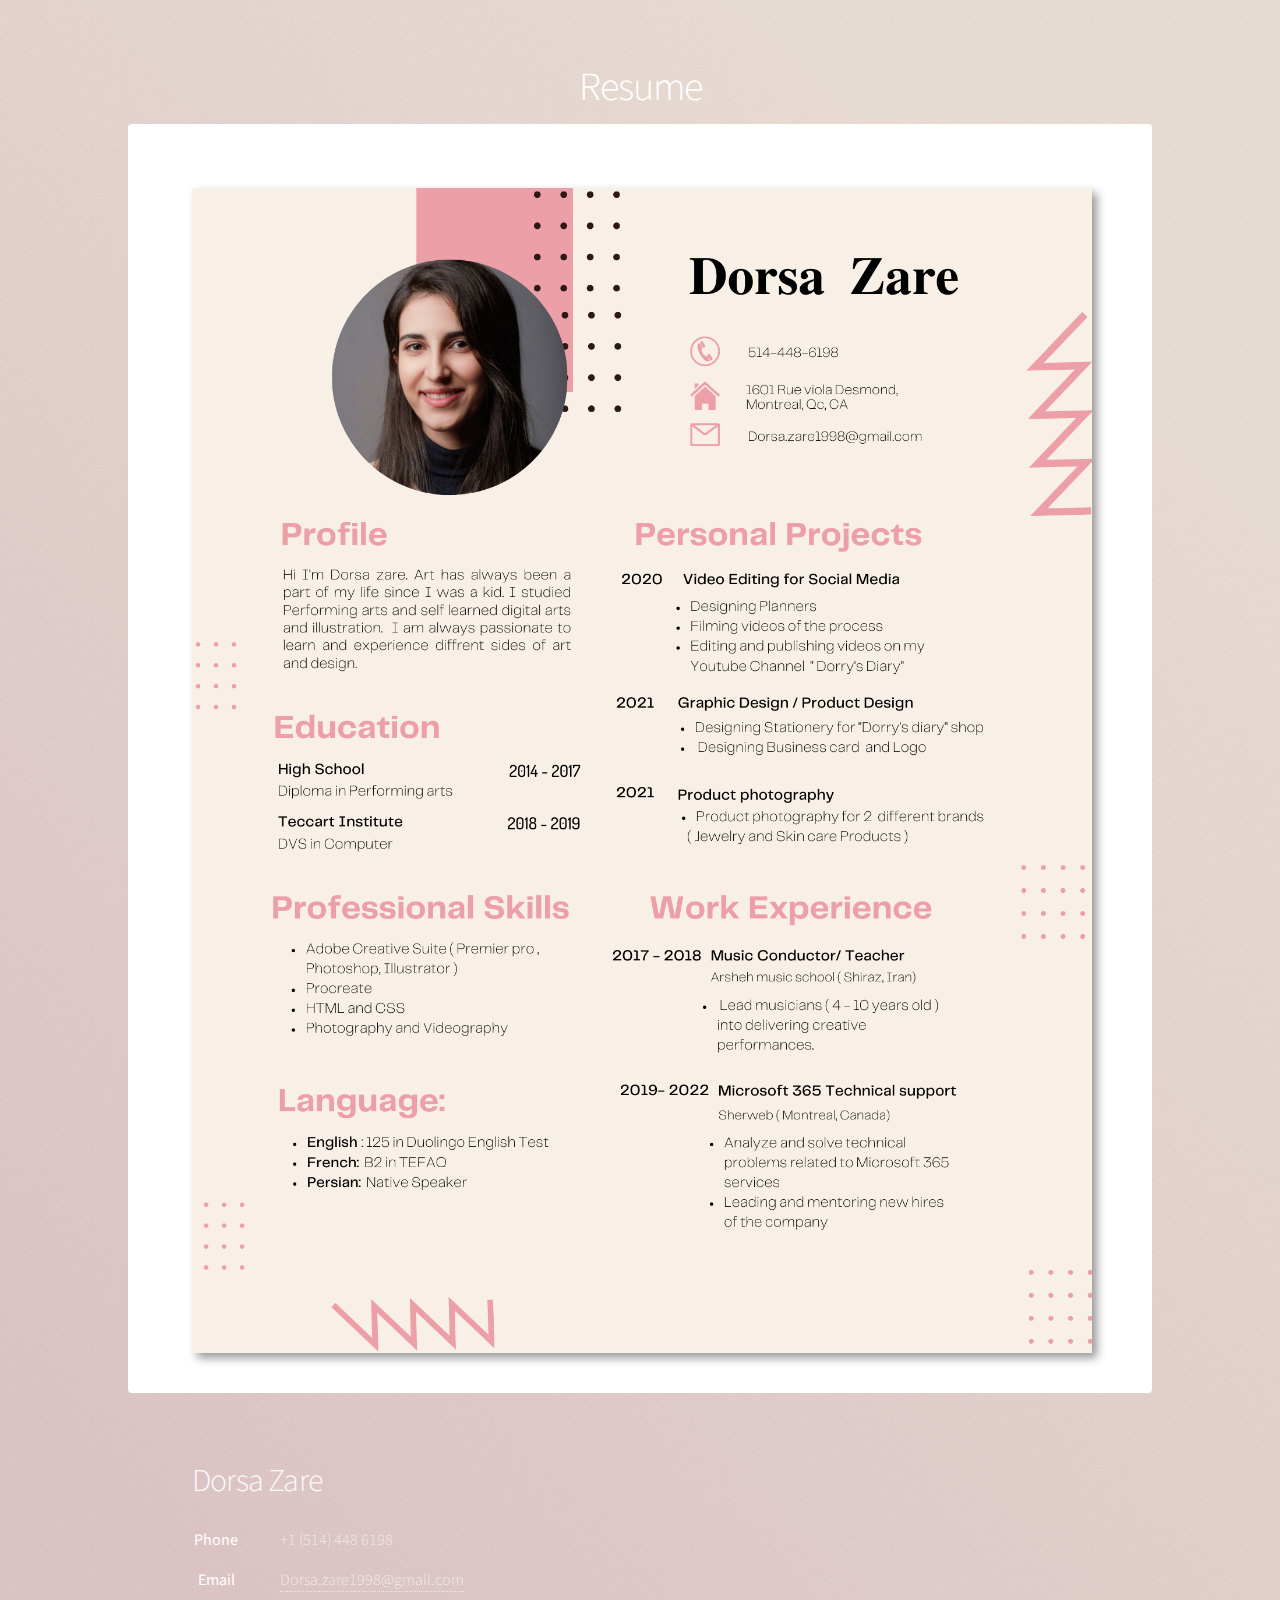
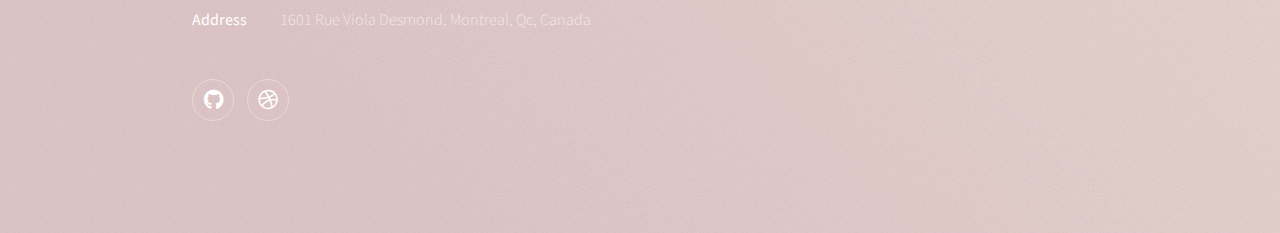
==== Resume.html @ 82abdb5f "Add files via upload" ====
<!DOCTYPE HTML>

<html>
	<head>
	
		<meta charset="utf-8" />
		<meta name="viewport" content="width=device-width, initial-scale=1, user-scalable=no" />
		<link rel="stylesheet" href="assets/css/main.css" />
		<noscript><link rel="stylesheet" href="assets/css/noscript.css" /></noscript>
	</head>
	<body class="is-preload">

		<!-- Wrapper -->
			<div id="wrapper">

				<!-- Header -->
					<header id="header">
						<h1>Resume</h1>
					
					</header>

				<!-- Main -->
					<div id="main">

						<!-- Content -->
							<section id="content" class="main">
								
						<input type="image" src="images/Resume.png" alt="Resume" class="center" width="900px" style=" -webkit-filter: drop-shadow(5px 5px 5px rgb(107, 104, 104)); filter: drop-shadow(5px 5px 5px rgb(151, 151, 151));">

							</section>

					</div>

				<!-- Footer -->
					<footer id="footer">
						
						<section>
							<h3 style="color:#fafafa; font-size:200%;" >Dorsa Zare</h3> 
							<dl class="alt">
								
								<dt>Phone</dt>
								<dd> +1 (514) 448 6198</dd>
								<dt>Email</dt>
								<dd><a href="#">Dorsa.zare1998@gmail.com</a></dd>
								<dt>Address</dt> 
								<dd>1601 Rue Viola Desmond, Montreal, Qc, Canada</dd>
								<style>
									dt {text-align: center;}
									dd {text-align: left;}
									h3 {text-align: left;}
								
								</style>
							</dl>
							<ul class="icons">
								<li><a href="#" class="icon brands fa-github alt"><span class="label">GitHub</span></a></li>
								<li><a href="#" class="icon brands fa-dribbble alt"><span class="label">Dribbble</span></a></li>
							</ul>
						</section>
						
					</footer>

			</div>

		<!-- Scripts -->
			<script src="assets/js/jquery.min.js"></script>
			<script src="assets/js/jquery.scrollex.min.js"></script>
			<script src="assets/js/jquery.scrolly.min.js"></script>
			<script src="assets/js/browser.min.js"></script>
			<script src="assets/js/breakpoints.min.js"></script>
			<script src="assets/js/util.js"></script>
			<script src="assets/js/main.js"></script>

	</body>
</html>
---- assets/css/main.css ----
@import url(fontawesome-all.min.css);
@import 'https://fonts.googleapis.com/css?family=Source+Sans+Pro:300,400';



html, body, div, span, applet, object,
iframe, h1, h2, h3, h4, h5, h6, p, blockquote,
pre, a, abbr, acronym, address, big, cite,
code, del, dfn, em, img, ins, kbd, q, s, samp,
small, strike, strong, sub, sup, tt, var, b,
u, i, center, dl, dt, dd, ol, ul, li, fieldset,
form, label, legend, table, caption, tbody,
tfoot, thead, tr, th, td, article, aside,
canvas, details, embed, figure, figcaption,
footer, header, hgroup, menu, nav, output, ruby,
section, summary, time, mark, audio, video {
	margin: 0;
	padding: 0;
	border: 0;
	font-size: 100%;
	font: inherit;
	vertical-align: baseline;}

article, aside, details, figcaption, figure,
footer, header, hgroup, menu, nav, section {
	display: block;}

body {
	line-height: 1;
}

ol, ul {
	list-style: none;
}

blockquote, q {
	quotes: none;
}

	blockquote:before, blockquote:after, q:before, q:after {
		content: '';
		content: none;
	}

table {
	border-collapse: collapse;
	border-spacing: 0;
}

body {
	-webkit-text-size-adjust: none;
}

mark {
	background-color: transparent;
	color: inherit;
}

input::-moz-focus-inner {
	border: 0;
	padding: 0;
}

input, select, textarea {
	-moz-appearance: none;
	-webkit-appearance: none;
	-ms-appearance: none;
	appearance: none;
}

/* Basic */

	@-ms-viewport {
		width: device-width;
	}

	body {
		-ms-overflow-style: scrollbar;
	}

	@media screen and (max-width: 480px) {

		html, body {
			min-width: 320px;
		}

	}

	html {
		box-sizing: border-box;
	}

	*, *:before, *:after {
		box-sizing: inherit;
	}

	body {
		background-color: #ebded4;
		background-image: url("images/overlay.png"), -moz-linear-gradient(45deg, #dfc5c5 (28, 18%, 69%)#ebded4 85%);
		background-image: url("images/overlay.png"), -webkit-linear-gradient(45deg, #dfc5c5 15%, #ebded4 85%);
		background-image: url("images/overlay.png"), -ms-linear-gradient(45deg, #dfc5c5   15%, #ebded4 85%);
		background-image: url("images/overlay.png"), linear-gradient(45deg, #dfc5c5   15%, #ebded4 85%);
	}

		body.is-preload *, body.is-preload *:before, body.is-preload *:after {
			-moz-animation: none !important;
			-webkit-animation: none !important;
			-ms-animation: none !important;
			animation: none !important;
			-moz-transition: none !important;
			-webkit-transition: none !important;
			-ms-transition: none !important;
			transition: none !important;
		}

/* Type */

	body {
		background-color: #ebded4;
		color: rgba(255, 255, 255, 0.65);
	}

	body, input, select, textarea {
		font-family: "Source Sans Pro", Helvetica, sans-serif;
		font-size: 17pt;
		font-weight: 300;
		line-height: 1.65;
	}

		@media screen and (max-width: 1680px) {

			body, input, select, textarea {
				font-size: 14pt;
			}

		}

		@media screen and (max-width: 1280px) {

			body, input, select, textarea {
				font-size: 12pt;
			}

		}

		@media screen and (max-width: 360px) {

			body, input, select, textarea {
				font-size: 11pt;
			}

		}

	a {
		-moz-transition: color 0.2s ease, border-bottom 0.2s ease;
		-webkit-transition: color 0.2s ease, border-bottom 0.2s ease;
		-ms-transition: color 0.2s ease, border-bottom 0.2s ease;
		transition: color 0.2s ease, border-bottom 0.2s ease;
		text-decoration: none;
		border-bottom: dotted 1px;
		color: inherit;
	}

		a:hover {
			border-bottom-color: transparent;
		}

	strong, b {
		font-weight: 400;
	}

	em, i {
		font-style: italic;
	}

	p {
		margin: 0 0 2em 0;
	}

		p.content {
			-moz-columns: 20em 2;
			-webkit-columns: 20em 2;
			-ms-columns: 20em 2;
			columns: 20em 2;
			-moz-column-gap: 2em;
			-webkit-column-gap: 2em;
			-ms-column-gap: 2em;
			column-gap: 2em;
			text-align: justify;
		}

	h1, h2, h3, h4, h5, h6 {
		font-weight: 300;
		line-height: 1.5;
		margin: 0 0 0.7em 0;
		letter-spacing: -0.025em;
	}

		h1 a, h2 a, h3 a, h4 a, h5 a, h6 a {
			color: inherit;
			text-decoration: none;
		}

	h1 {
		font-size: 2.5em;
		line-height: 1.2;
	}

	h2 {
		font-size: 1.5em;
	}

	h3 {
		font-size: 1.25em;
	}

	h4 {
		font-size: 1.1em;
	}

	h5 {
		font-size: 0.9em;
	}

	h6 {
		font-size: 0.7em;
	}

	@media screen and (max-width: 736px) {

		h1 {
			font-size: 2em;
		}

	}

	sub {
		font-size: 0.8em;
		position: relative;
		top: 0.5em;
	}

	sup {
		font-size: 0.8em;
		position: relative;
		top: -0.5em;
	}

	blockquote {
		border-left: solid 4px;
		font-style: italic;
		margin: 0 0 2em 0;
		padding: 0.5em 0 0.5em 2em;
	}

	code {
		border-radius: 8px;
		border: solid 1px;
		font-family: "Courier New", monospace;
		font-size: 0.9em;
		margin: 0 0.25em;
		padding: 0.25em 0.65em;
	}

	pre {
		-webkit-overflow-scrolling: touch;
		font-family: "Courier New", monospace;
		font-size: 0.9em;
		margin: 0 0 2em 0;
	}

		pre code {
			display: block;
			line-height: 1.75;
			padding: 1em 1.5em;
			overflow-x: auto;
		}

	hr {
		border: 0;
		border-bottom: solid 1px;
		margin: 2em 0;
	}

		hr.major {
			margin: 3em 0;
		}

	.align-left {
		text-align: left;
	}

	.align-center {
		text-align: center;
	}

	.align-right {
		text-align: right;
	}

	input, select, textarea {
		color: #ffffff;
	}

	a:hover {
		color: #ffffff;
	}

	strong, b {
		color: #ffffff;
	}

	h1, h2, h3, h4, h5, h6 {
		color: #ffffff;
	}

	blockquote {
		border-left-color: rgba(255, 255, 255, 0.35);
	}

	code {
		background: rgba(255, 255, 255, 0.075);
		border-color: rgba(255, 255, 255, 0.35);
	}

	hr {
		border-bottom-color: rgba(255, 255, 255, 0.35);
	}

/* Row */

	.row {
		display: flex;
		flex-wrap: wrap;
		box-sizing: border-box;
		align-items: stretch;
	}

		.row > * {
			box-sizing: border-box;
		}

		.row.gtr-uniform > * > :last-child {
			margin-bottom: 0;
		}

		.row.aln-left {
			justify-content: flex-start;
		}

		.row.aln-center {
			justify-content: center;
		}

		.row.aln-right {
			justify-content: flex-end;
		}

		.row.aln-top {
			align-items: flex-start;
		}

		.row.aln-middle {
			align-items: center;
		}

		.row.aln-bottom {
			align-items: flex-end;
		}

		.row > .imp {
			order: -1;
		}

		.row > .col-1 {
			width: 8.33333%;
		}

		.row > .off-1 {
			margin-left: 8.33333%;
		}

		.row > .col-2 {
			width: 16.66667%;
		}

		.row > .off-2 {
			margin-left: 16.66667%;
		}

		.row > .col-3 {
			width: 25%;
		}

		.row > .off-3 {
			margin-left: 25%;
		}

		.row > .col-4 {
			width: 33.33333%;
		}

		.row > .off-4 {
			margin-left: 33.33333%;
		}

		.row > .col-5 {
			width: 41.66667%;
		}

		.row > .off-5 {
			margin-left: 41.66667%;
		}

		.row > .col-6 {
			width: 50%;
		}

		.row > .off-6 {
			margin-left: 50%;
		}

		.row > .col-7 {
			width: 58.33333%;
		}

		.row > .off-7 {
			margin-left: 58.33333%;
		}

		.row > .col-8 {
			width: 66.66667%;
		}

		.row > .off-8 {
			margin-left: 66.66667%;
		}

		.row > .col-9 {
			width: 75%;
		}

		.row > .off-9 {
			margin-left: 75%;
		}

		.row > .col-10 {
			width: 83.33333%;
		}

		.row > .off-10 {
			margin-left: 83.33333%;
		}

		.row > .col-11 {
			width: 91.66667%;
		}

		.row > .off-11 {
			margin-left: 91.66667%;
		}

		.row > .col-12 {
			width: 100%;
		}

		.row > .off-12 {
			margin-left: 100%;
		}

		.row.gtr-0 {
			margin-top: 0;
			margin-left: 0em;
		}

			.row.gtr-0 > * {
				padding: 0 0 0 0em;
			}

			.row.gtr-0.gtr-uniform {
				margin-top: 0em;
			}

				.row.gtr-0.gtr-uniform > * {
					padding-top: 0em;
				}

		.row.gtr-25 {
			margin-top: 0;
			margin-left: -0.375em;
		}

			.row.gtr-25 > * {
				padding: 0 0 0 0.375em;
			}

			.row.gtr-25.gtr-uniform {
				margin-top: -0.375em;
			}

				.row.gtr-25.gtr-uniform > * {
					padding-top: 0.375em;
				}

		.row.gtr-50 {
			margin-top: 0;
			margin-left: -0.75em;
		}

			.row.gtr-50 > * {
				padding: 0 0 0 0.75em;
			}

			.row.gtr-50.gtr-uniform {
				margin-top: -0.75em;
			}

				.row.gtr-50.gtr-uniform > * {
					padding-top: 0.75em;
				}

		.row {
			margin-top: 0;
			margin-left: -1.5em;
		}

			.row > * {
				padding: 0 0 0 1.5em;
			}

			.row.gtr-uniform {
				margin-top: -1.5em;
			}

				.row.gtr-uniform > * {
					padding-top: 1.5em;
				}

		.row.gtr-150 {
			margin-top: 0;
			margin-left: -2.25em;
		}

			.row.gtr-150 > * {
				padding: 0 0 0 2.25em;
			}

			.row.gtr-150.gtr-uniform {
				margin-top: -2.25em;
			}

				.row.gtr-150.gtr-uniform > * {
					padding-top: 2.25em;
				}

		.row.gtr-200 {
			margin-top: 0;
			margin-left: -3em;
		}

			.row.gtr-200 > * {
				padding: 0 0 0 3em;
			}

			.row.gtr-200.gtr-uniform {
				margin-top: -3em;
			}

				.row.gtr-200.gtr-uniform > * {
					padding-top: 3em;
				}

		@media screen and (max-width: 1680px) {

			.row {
				display: flex;
				flex-wrap: wrap;
				box-sizing: border-box;
				align-items: stretch;
			}

				.row > * {
					box-sizing: border-box;
				}

				.row.gtr-uniform > * > :last-child {
					margin-bottom: 0;
				}

				.row.aln-left {
					justify-content: flex-start;
				}

				.row.aln-center {
					justify-content: center;
				}

				.row.aln-right {
					justify-content: flex-end;
				}

				.row.aln-top {
					align-items: flex-start;
				}

				.row.aln-middle {
					align-items: center;
				}

				.row.aln-bottom {
					align-items: flex-end;
				}

				.row > .imp-xlarge {
					order: -1;
				}

				.row > .col-1-xlarge {
					width: 8.33333%;
				}

				.row > .off-1-xlarge {
					margin-left: 8.33333%;
				}

				.row > .col-2-xlarge {
					width: 16.66667%;
				}

				.row > .off-2-xlarge {
					margin-left: 16.66667%;
				}

				.row > .col-3-xlarge {
					width: 25%;
				}

				.row > .off-3-xlarge {
					margin-left: 25%;
				}

				.row > .col-4-xlarge {
					width: 33.33333%;
				}

				.row > .off-4-xlarge {
					margin-left: 33.33333%;
				}

				.row > .col-5-xlarge {
					width: 41.66667%;
				}

				.row > .off-5-xlarge {
					margin-left: 41.66667%;
				}

				.row > .col-6-xlarge {
					width: 50%;
				}

				.row > .off-6-xlarge {
					margin-left: 50%;
				}

				.row > .col-7-xlarge {
					width: 58.33333%;
				}

				.row > .off-7-xlarge {
					margin-left: 58.33333%;
				}

				.row > .col-8-xlarge {
					width: 66.66667%;
				}

				.row > .off-8-xlarge {
					margin-left: 66.66667%;
				}

				.row > .col-9-xlarge {
					width: 75%;
				}

				.row > .off-9-xlarge {
					margin-left: 75%;
				}

				.row > .col-10-xlarge {
					width: 83.33333%;
				}

				.row > .off-10-xlarge {
					margin-left: 83.33333%;
				}

				.row > .col-11-xlarge {
					width: 91.66667%;
				}

				.row > .off-11-xlarge {
					margin-left: 91.66667%;
				}

				.row > .col-12-xlarge {
					width: 100%;
				}

				.row > .off-12-xlarge {
					margin-left: 100%;
				}

				.row.gtr-0 {
					margin-top: 0;
					margin-left: 0em;
				}

					.row.gtr-0 > * {
						padding: 0 0 0 0em;
					}

					.row.gtr-0.gtr-uniform {
						margin-top: 0em;
					}

						.row.gtr-0.gtr-uniform > * {
							padding-top: 0em;
						}

				.row.gtr-25 {
					margin-top: 0;
					margin-left: -0.375em;
				}

					.row.gtr-25 > * {
						padding: 0 0 0 0.375em;
					}

					.row.gtr-25.gtr-uniform {
						margin-top: -0.375em;
					}

						.row.gtr-25.gtr-uniform > * {
							padding-top: 0.375em;
						}

				.row.gtr-50 {
					margin-top: 0;
					margin-left: -0.75em;
				}

					.row.gtr-50 > * {
						padding: 0 0 0 0.75em;
					}

					.row.gtr-50.gtr-uniform {
						margin-top: -0.75em;
					}

						.row.gtr-50.gtr-uniform > * {
							padding-top: 0.75em;
						}

				.row {
					margin-top: 0;
					margin-left: -1.5em;
				}

					.row > * {
						padding: 0 0 0 1.5em;
					}

					.row.gtr-uniform {
						margin-top: -1.5em;
					}

						.row.gtr-uniform > * {
							padding-top: 1.5em;
						}

				.row.gtr-150 {
					margin-top: 0;
					margin-left: -2.25em;
				}

					.row.gtr-150 > * {
						padding: 0 0 0 2.25em;
					}

					.row.gtr-150.gtr-uniform {
						margin-top: -2.25em;
					}

						.row.gtr-150.gtr-uniform > * {
							padding-top: 2.25em;
						}

				.row.gtr-200 {
					margin-top: 0;
					margin-left: -3em;
				}

					.row.gtr-200 > * {
						padding: 0 0 0 3em;
					}

					.row.gtr-200.gtr-uniform {
						margin-top: -3em;
					}

						.row.gtr-200.gtr-uniform > * {
							padding-top: 3em;
						}

		}

		@media screen and (max-width: 1280px) {

			.row {
				display: flex;
				flex-wrap: wrap;
				box-sizing: border-box;
				align-items: stretch;
			}

				.row > * {
					box-sizing: border-box;
				}

				.row.gtr-uniform > * > :last-child {
					margin-bottom: 0;
				}

				.row.aln-left {
					justify-content: flex-start;
				}

				.row.aln-center {
					justify-content: center;
				}

				.row.aln-right {
					justify-content: flex-end;
				}

				.row.aln-top {
					align-items: flex-start;
				}

				.row.aln-middle {
					align-items: center;
				}

				.row.aln-bottom {
					align-items: flex-end;
				}

				.row > .imp-large {
					order: -1;
				}

				.row > .col-1-large {
					width: 8.33333%;
				}

				.row > .off-1-large {
					margin-left: 8.33333%;
				}

				.row > .col-2-large {
					width: 16.66667%;
				}

				.row > .off-2-large {
					margin-left: 16.66667%;
				}

				.row > .col-3-large {
					width: 25%;
				}

				.row > .off-3-large {
					margin-left: 25%;
				}

				.row > .col-4-large {
					width: 33.33333%;
				}

				.row > .off-4-large {
					margin-left: 33.33333%;
				}

				.row > .col-5-large {
					width: 41.66667%;
				}

				.row > .off-5-large {
					margin-left: 41.66667%;
				}

				.row > .col-6-large {
					width: 50%;
				}

				.row > .off-6-large {
					margin-left: 50%;
				}

				.row > .col-7-large {
					width: 58.33333%;
				}

				.row > .off-7-large {
					margin-left: 58.33333%;
				}

				.row > .col-8-large {
					width: 66.66667%;
				}

				.row > .off-8-large {
					margin-left: 66.66667%;
				}

				.row > .col-9-large {
					width: 75%;
				}

				.row > .off-9-large {
					margin-left: 75%;
				}

				.row > .col-10-large {
					width: 83.33333%;
				}

				.row > .off-10-large {
					margin-left: 83.33333%;
				}

				.row > .col-11-large {
					width: 91.66667%;
				}

				.row > .off-11-large {
					margin-left: 91.66667%;
				}

				.row > .col-12-large {
					width: 100%;
				}

				.row > .off-12-large {
					margin-left: 100%;
				}

				.row.gtr-0 {
					margin-top: 0;
					margin-left: 0em;
				}

					.row.gtr-0 > * {
						padding: 0 0 0 0em;
					}

					.row.gtr-0.gtr-uniform {
						margin-top: 0em;
					}

						.row.gtr-0.gtr-uniform > * {
							padding-top: 0em;
						}

				.row.gtr-25 {
					margin-top: 0;
					margin-left: -0.375em;
				}

					.row.gtr-25 > * {
						padding: 0 0 0 0.375em;
					}

					.row.gtr-25.gtr-uniform {
						margin-top: -0.375em;
					}

						.row.gtr-25.gtr-uniform > * {
							padding-top: 0.375em;
						}

				.row.gtr-50 {
					margin-top: 0;
					margin-left: -0.75em;
				}

					.row.gtr-50 > * {
						padding: 0 0 0 0.75em;
					}

					.row.gtr-50.gtr-uniform {
						margin-top: -0.75em;
					}

						.row.gtr-50.gtr-uniform > * {
							padding-top: 0.75em;
						}

				.row {
					margin-top: 0;
					margin-left: -1.5em;
				}

					.row > * {
						padding: 0 0 0 1.5em;
					}

					.row.gtr-uniform {
						margin-top: -1.5em;
					}

						.row.gtr-uniform > * {
							padding-top: 1.5em;
						}

				.row.gtr-150 {
					margin-top: 0;
					margin-left: -2.25em;
				}

					.row.gtr-150 > * {
						padding: 0 0 0 2.25em;
					}

					.row.gtr-150.gtr-uniform {
						margin-top: -2.25em;
					}

						.row.gtr-150.gtr-uniform > * {
							padding-top: 2.25em;
						}

				.row.gtr-200 {
					margin-top: 0;
					margin-left: -3em;
				}

					.row.gtr-200 > * {
						padding: 0 0 0 3em;
					}

					.row.gtr-200.gtr-uniform {
						margin-top: -3em;
					}

						.row.gtr-200.gtr-uniform > * {
							padding-top: 3em;
						}

		}

		@media screen and (max-width: 980px) {

			.row {
				display: flex;
				flex-wrap: wrap;
				box-sizing: border-box;
				align-items: stretch;
			}

				.row > * {
					box-sizing: border-box;
				}

				.row.gtr-uniform > * > :last-child {
					margin-bottom: 0;
				}

				.row.aln-left {
					justify-content: flex-start;
				}

				.row.aln-center {
					justify-content: center;
				}

				.row.aln-right {
					justify-content: flex-end;
				}

				.row.aln-top {
					align-items: flex-start;
				}

				.row.aln-middle {
					align-items: center;
				}

				.row.aln-bottom {
					align-items: flex-end;
				}

				.row > .imp-medium {
					order: -1;
				}

				.row > .col-1-medium {
					width: 8.33333%;
				}

				.row > .off-1-medium {
					margin-left: 8.33333%;
				}

				.row > .col-2-medium {
					width: 16.66667%;
				}

				.row > .off-2-medium {
					margin-left: 16.66667%;
				}

				.row > .col-3-medium {
					width: 25%;
				}

				.row > .off-3-medium {
					margin-left: 25%;
				}

				.row > .col-4-medium {
					width: 33.33333%;
				}

				.row > .off-4-medium {
					margin-left: 33.33333%;
				}

				.row > .col-5-medium {
					width: 41.66667%;
				}

				.row > .off-5-medium {
					margin-left: 41.66667%;
				}

				.row > .col-6-medium {
					width: 50%;
				}

				.row > .off-6-medium {
					margin-left: 50%;
				}

				.row > .col-7-medium {
					width: 58.33333%;
				}

				.row > .off-7-medium {
					margin-left: 58.33333%;
				}

				.row > .col-8-medium {
					width: 66.66667%;
				}

				.row > .off-8-medium {
					margin-left: 66.66667%;
				}

				.row > .col-9-medium {
					width: 75%;
				}

				.row > .off-9-medium {
					margin-left: 75%;
				}

				.row > .col-10-medium {
					width: 83.33333%;
				}

				.row > .off-10-medium {
					margin-left: 83.33333%;
				}

				.row > .col-11-medium {
					width: 91.66667%;
				}

				.row > .off-11-medium {
					margin-left: 91.66667%;
				}

				.row > .col-12-medium {
					width: 100%;
				}

				.row > .off-12-medium {
					margin-left: 100%;
				}

				.row.gtr-0 {
					margin-top: 0;
					margin-left: 0em;
				}

					.row.gtr-0 > * {
						padding: 0 0 0 0em;
					}

					.row.gtr-0.gtr-uniform {
						margin-top: 0em;
					}

						.row.gtr-0.gtr-uniform > * {
							padding-top: 0em;
						}

				.row.gtr-25 {
					margin-top: 0;
					margin-left: -0.375em;
				}

					.row.gtr-25 > * {
						padding: 0 0 0 0.375em;
					}

					.row.gtr-25.gtr-uniform {
						margin-top: -0.375em;
					}

						.row.gtr-25.gtr-uniform > * {
							padding-top: 0.375em;
						}

				.row.gtr-50 {
					margin-top: 0;
					margin-left: -0.75em;
				}

					.row.gtr-50 > * {
						padding: 0 0 0 0.75em;
					}

					.row.gtr-50.gtr-uniform {
						margin-top: -0.75em;
					}

						.row.gtr-50.gtr-uniform > * {
							padding-top: 0.75em;
						}

				.row {
					margin-top: 0;
					margin-left: -1.5em;
				}

					.row > * {
						padding: 0 0 0 1.5em;
					}

					.row.gtr-uniform {
						margin-top: -1.5em;
					}

						.row.gtr-uniform > * {
							padding-top: 1.5em;
						}

				.row.gtr-150 {
					margin-top: 0;
					margin-left: -2.25em;
				}

					.row.gtr-150 > * {
						padding: 0 0 0 2.25em;
					}

					.row.gtr-150.gtr-uniform {
						margin-top: -2.25em;
					}

						.row.gtr-150.gtr-uniform > * {
							padding-top: 2.25em;
						}

				.row.gtr-200 {
					margin-top: 0;
					margin-left: -3em;
				}

					.row.gtr-200 > * {
						padding: 0 0 0 3em;
					}

					.row.gtr-200.gtr-uniform {
						margin-top: -3em;
					}

						.row.gtr-200.gtr-uniform > * {
							padding-top: 3em;
						}

		}

		@media screen and (max-width: 736px) {

			.row {
				display: flex;
				flex-wrap: wrap;
				box-sizing: border-box;
				align-items: stretch;
			}

				.row > * {
					box-sizing: border-box;
				}

				.row.gtr-uniform > * > :last-child {
					margin-bottom: 0;
				}

				.row.aln-left {
					justify-content: flex-start;
				}

				.row.aln-center {
					justify-content: center;
				}

				.row.aln-right {
					justify-content: flex-end;
				}

				.row.aln-top {
					align-items: flex-start;
				}

				.row.aln-middle {
					align-items: center;
				}

				.row.aln-bottom {
					align-items: flex-end;
				}

				.row > .imp-small {
					order: -1;
				}

				.row > .col-1-small {
					width: 8.33333%;
				}

				.row > .off-1-small {
					margin-left: 8.33333%;
				}

				.row > .col-2-small {
					width: 16.66667%;
				}

				.row > .off-2-small {
					margin-left: 16.66667%;
				}

				.row > .col-3-small {
					width: 25%;
				}

				.row > .off-3-small {
					margin-left: 25%;
				}

				.row > .col-4-small {
					width: 33.33333%;
				}

				.row > .off-4-small {
					margin-left: 33.33333%;
				}

				.row > .col-5-small {
					width: 41.66667%;
				}

				.row > .off-5-small {
					margin-left: 41.66667%;
				}

				.row > .col-6-small {
					width: 50%;
				}

				.row > .off-6-small {
					margin-left: 50%;
				}

				.row > .col-7-small {
					width: 58.33333%;
				}

				.row > .off-7-small {
					margin-left: 58.33333%;
				}

				.row > .col-8-small {
					width: 66.66667%;
				}

				.row > .off-8-small {
					margin-left: 66.66667%;
				}

				.row > .col-9-small {
					width: 75%;
				}

				.row > .off-9-small {
					margin-left: 75%;
				}

				.row > .col-10-small {
					width: 83.33333%;
				}

				.row > .off-10-small {
					margin-left: 83.33333%;
				}

				.row > .col-11-small {
					width: 91.66667%;
				}

				.row > .off-11-small {
					margin-left: 91.66667%;
				}

				.row > .col-12-small {
					width: 100%;
				}

				.row > .off-12-small {
					margin-left: 100%;
				}

				.row.gtr-0 {
					margin-top: 0;
					margin-left: 0em;
				}

					.row.gtr-0 > * {
						padding: 0 0 0 0em;
					}

					.row.gtr-0.gtr-uniform {
						margin-top: 0em;
					}

						.row.gtr-0.gtr-uniform > * {
							padding-top: 0em;
						}

				.row.gtr-25 {
					margin-top: 0;
					margin-left: -0.25em;
				}

					.row.gtr-25 > * {
						padding: 0 0 0 0.25em;
					}

					.row.gtr-25.gtr-uniform {
						margin-top: -0.25em;
					}

						.row.gtr-25.gtr-uniform > * {
							padding-top: 0.25em;
						}

				.row.gtr-50 {
					margin-top: 0;
					margin-left: -0.5em;
				}

					.row.gtr-50 > * {
						padding: 0 0 0 0.5em;
					}

					.row.gtr-50.gtr-uniform {
						margin-top: -0.5em;
					}

						.row.gtr-50.gtr-uniform > * {
							padding-top: 0.5em;
						}

				.row {
					margin-top: 0;
					margin-left: -1em;
				}

					.row > * {
						padding: 0 0 0 1em;
					}

					.row.gtr-uniform {
						margin-top: -1em;
					}

						.row.gtr-uniform > * {
							padding-top: 1em;
						}

				.row.gtr-150 {
					margin-top: 0;
					margin-left: -1.5em;
				}

					.row.gtr-150 > * {
						padding: 0 0 0 1.5em;
					}

					.row.gtr-150.gtr-uniform {
						margin-top: -1.5em;
					}

						.row.gtr-150.gtr-uniform > * {
							padding-top: 1.5em;
						}

				.row.gtr-200 {
					margin-top: 0;
					margin-left: -2em;
				}

					.row.gtr-200 > * {
						padding: 0 0 0 2em;
					}

					.row.gtr-200.gtr-uniform {
						margin-top: -2em;
					}

						.row.gtr-200.gtr-uniform > * {
							padding-top: 2em;
						}

		}

		@media screen and (max-width: 480px) {

			.row {
				display: flex;
				flex-wrap: wrap;
				box-sizing: border-box;
				align-items: stretch;
			}

				.row > * {
					box-sizing: border-box;
				}

				.row.gtr-uniform > * > :last-child {
					margin-bottom: 0;
				}

				.row.aln-left {
					justify-content: flex-start;
				}

				.row.aln-center {
					justify-content: center;
				}

				.row.aln-right {
					justify-content: flex-end;
				}

				.row.aln-top {
					align-items: flex-start;
				}

				.row.aln-middle {
					align-items: center;
				}

				.row.aln-bottom {
					align-items: flex-end;
				}

				.row > .imp-xsmall {
					order: -1;
				}

				.row > .col-1-xsmall {
					width: 8.33333%;
				}

				.row > .off-1-xsmall {
					margin-left: 8.33333%;
				}

				.row > .col-2-xsmall {
					width: 16.66667%;
				}

				.row > .off-2-xsmall {
					margin-left: 16.66667%;
				}

				.row > .col-3-xsmall {
					width: 25%;
				}

				.row > .off-3-xsmall {
					margin-left: 25%;
				}

				.row > .col-4-xsmall {
					width: 33.33333%;
				}

				.row > .off-4-xsmall {
					margin-left: 33.33333%;
				}

				.row > .col-5-xsmall {
					width: 41.66667%;
				}

				.row > .off-5-xsmall {
					margin-left: 41.66667%;
				}

				.row > .col-6-xsmall {
					width: 50%;
				}

				.row > .off-6-xsmall {
					margin-left: 50%;
				}

				.row > .col-7-xsmall {
					width: 58.33333%;
				}

				.row > .off-7-xsmall {
					margin-left: 58.33333%;
				}

				.row > .col-8-xsmall {
					width: 66.66667%;
				}

				.row > .off-8-xsmall {
					margin-left: 66.66667%;
				}

				.row > .col-9-xsmall {
					width: 75%;
				}

				.row > .off-9-xsmall {
					margin-left: 75%;
				}

				.row > .col-10-xsmall {
					width: 83.33333%;
				}

				.row > .off-10-xsmall {
					margin-left: 83.33333%;
				}

				.row > .col-11-xsmall {
					width: 91.66667%;
				}

				.row > .off-11-xsmall {
					margin-left: 91.66667%;
				}

				.row > .col-12-xsmall {
					width: 100%;
				}

				.row > .off-12-xsmall {
					margin-left: 100%;
				}

				.row.gtr-0 {
					margin-top: 0;
					margin-left: 0em;
				}

					.row.gtr-0 > * {
						padding: 0 0 0 0em;
					}

					.row.gtr-0.gtr-uniform {
						margin-top: 0em;
					}

						.row.gtr-0.gtr-uniform > * {
							padding-top: 0em;
						}

				.row.gtr-25 {
					margin-top: 0;
					margin-left: -0.3125em;
				}

					.row.gtr-25 > * {
						padding: 0 0 0 0.3125em;
					}

					.row.gtr-25.gtr-uniform {
						margin-top: -0.3125em;
					}

						.row.gtr-25.gtr-uniform > * {
							padding-top: 0.3125em;
						}

				.row.gtr-50 {
					margin-top: 0;
					margin-left: -0.625em;
				}

					.row.gtr-50 > * {
						padding: 0 0 0 0.625em;
					}

					.row.gtr-50.gtr-uniform {
						margin-top: -0.625em;
					}

						.row.gtr-50.gtr-uniform > * {
							padding-top: 0.625em;
						}

				.row {
					margin-top: 0;
					margin-left: -1.25em;
				}

					.row > * {
						padding: 0 0 0 1.25em;
					}

					.row.gtr-uniform {
						margin-top: -1.25em;
					}

						.row.gtr-uniform > * {
							padding-top: 1.25em;
						}

				.row.gtr-150 {
					margin-top: 0;
					margin-left: -1.875em;
				}

					.row.gtr-150 > * {
						padding: 0 0 0 1.875em;
					}

					.row.gtr-150.gtr-uniform {
						margin-top: -1.875em;
					}

						.row.gtr-150.gtr-uniform > * {
							padding-top: 1.875em;
						}

				.row.gtr-200 {
					margin-top: 0;
					margin-left: -2.5em;
				}

					.row.gtr-200 > * {
						padding: 0 0 0 2.5em;
					}

					.row.gtr-200.gtr-uniform {
						margin-top: -2.5em;
					}

						.row.gtr-200.gtr-uniform > * {
							padding-top: 2.5em;
						}

		}

/* Box */

	.box {
		border-radius: 8px;
		border: solid;
		margin-bottom: 2em;
		padding: 1.5em;
	}

		.box > :last-child,
		.box > :last-child > :last-child,
		.box > :last-child > :last-child > :last-child {
			margin-bottom: 0;
		}

		.box.alt {
			border: 0;
			border-radius: 0;
			padding: 0;
		}

	.box {
		border-color: rgba(255, 255, 255, 0.35);
	}

/* Button */

	input[type="submit"],
	input[type="reset"],
	input[type="button"],
	button,
	.button {
		-moz-appearance: none;
		-webkit-appearance: none;
		-ms-appearance: none;
		appearance: none;
		-moz-transition: background-color 0.2s ease-in-out, color 0.2s ease-in-out;
		-webkit-transition: background-color 0.2s ease-in-out, color 0.2s ease-in-out;
		-ms-transition: background-color 0.2s ease-in-out, color 0.2s ease-in-out;
		transition: background-color 0.2s ease-in-out, color 0.2s ease-in-out;
		border-radius: 8px;
		border: 0;
		cursor: pointer;
		display: inline-block;
		font-weight: 300;
		height: 2.75em;
		line-height: 2.75em;
		min-width: 9.25em;
		padding: 0 1.5em;
		text-align: center;
		text-decoration: none;
		white-space: nowrap;
	}

		input[type="submit"].icon,
		input[type="reset"].icon,
		input[type="button"].icon,
		button.icon,
		.button.icon {
			padding-left: 1.35em;
		}

			input[type="submit"].icon:before,
			input[type="reset"].icon:before,
			input[type="button"].icon:before,
			button.icon:before,
			.button.icon:before {
				margin-right: 0.5em;
			}

		input[type="submit"].fit,
		input[type="reset"].fit,
		input[type="button"].fit,
		button.fit,
		.button.fit {
			width: 100%;
		}

		input[type="submit"].small,
		input[type="reset"].small,
		input[type="button"].small,
		button.small,
		.button.small {
			font-size: 0.8em;
		}

		input[type="submit"].large,
		input[type="reset"].large,
		input[type="button"].large,
		button.large,
		.button.large {
			font-size: 1.35em;
		}

		input[type="submit"].disabled, input[type="submit"]:disabled,
		input[type="reset"].disabled,
		input[type="reset"]:disabled,
		input[type="button"].disabled,
		input[type="button"]:disabled,
		button.disabled,
		button:disabled,
		.button.disabled,
		.button:disabled {
			pointer-events: none;
			opacity: 0.25;
		}

		@media screen and (max-width: 736px) {

			input[type="submit"],
			input[type="reset"],
			input[type="button"],
			button,
			.button {
				min-width: 0;
			}

		}

	input[type="submit"],
	input[type="reset"],
	input[type="button"],
	button,
	.button {
		background-color: transparent;
		box-shadow: inset 0 0 0 1px rgba(255, 255, 255, 0.35);
		color: #ffffff !important;
	}

		input[type="submit"]:hover,
		input[type="reset"]:hover,
		input[type="button"]:hover,
		button:hover,
		.button:hover {
			background-color: rgba(255, 255, 255, 0.075);
		}

		input[type="submit"]:active,
		input[type="reset"]:active,
		input[type="button"]:active,
		button:active,
		.button:active {
			background-color: rgba(255, 255, 255, 0.2);
		}

		input[type="submit"].icon:before,
		input[type="reset"].icon:before,
		input[type="button"].icon:before,
		button.icon:before,
		.button.icon:before {
			color: rgba(255, 255, 255, 0.5);
		}

		input[type="submit"].primary,
		input[type="reset"].primary,
		input[type="button"].primary,
		button.primary,
		.button.primary {
			background-color: #8cc9f0;
			color: #ffffff !important;
			box-shadow: none;
		}

			input[type="submit"].primary:hover,
			input[type="reset"].primary:hover,
			input[type="button"].primary:hover,
			button.primary:hover,
			.button.primary:hover {
				background-color: #9acff2;
			}

			input[type="submit"].primary:active,
			input[type="reset"].primary:active,
			input[type="button"].primary:active,
			button.primary:active,
			.button.primary:active {
				background-color: #7ec3ee;
			}

			input[type="submit"].primary.icon:before,
			input[type="reset"].primary.icon:before,
			input[type="button"].primary.icon:before,
			button.primary.icon:before,
			.button.primary.icon:before {
				color: #ffffff !important;
			}

/* Form */

	form {
		margin: 0 0 2em 0;
	}

	label {
		display: block;
		font-size: 0.9em;
		font-weight: 400;
		margin: 0 0 1em 0;
	}

	input[type="text"],
	input[type="password"],
	input[type="email"],
	select,
	textarea {
		-moz-appearance: none;
		-webkit-appearance: none;
		-ms-appearance: none;
		appearance: none;
		border-radius: 8px;
		border: solid 1px;
		color: inherit;
		display: block;
		outline: 0;
		padding: 0 1em;
		text-decoration: none;
		width: 100%;
	}

		input[type="text"]:invalid,
		input[type="password"]:invalid,
		input[type="email"]:invalid,
		select:invalid,
		textarea:invalid {
			box-shadow: none;
		}

	select {
		background-size: 1.25rem;
		background-repeat: no-repeat;
		background-position: calc(100% - 1rem) center;
		height: 2.75em;
		padding-right: 2.75em;
		text-overflow: ellipsis;
	}

		select:focus::-ms-value {
			background-color: transparent;
		}

		select::-ms-expand {
			display: none;
		}

	input[type="text"],
	input[type="password"],
	input[type="email"],
	select {
		height: 2.75em;
	}

	textarea {
		padding: 0.75em 1em;
	}

	input[type="checkbox"],
	input[type="radio"] {
		-moz-appearance: none;
		-webkit-appearance: none;
		-ms-appearance: none;
		appearance: none;
		display: block;
		float: left;
		margin-right: -2em;
		opacity: 0;
		width: 1em;
		z-index: -1;
	}

		input[type="checkbox"] + label,
		input[type="radio"] + label {
			text-decoration: none;
			cursor: pointer;
			display: inline-block;
			font-size: 1em;
			font-weight: 300;
			padding-left: 2.4em;
			padding-right: 0.75em;
			position: relative;
		}

			input[type="checkbox"] + label:before,
			input[type="radio"] + label:before {
				-moz-osx-font-smoothing: grayscale;
				-webkit-font-smoothing: antialiased;
				display: inline-block;
				font-style: normal;
				font-variant: normal;
				text-rendering: auto;
				line-height: 1;
				text-transform: none !important;
				font-family: 'Font Awesome 5 Free';
				font-weight: 900;
			}

			input[type="checkbox"] + label:before,
			input[type="radio"] + label:before {
				border-radius: 8px;
				border: solid 1px;
				content: '';
				display: inline-block;
				font-size: 0.8em;
				height: 2.0625em;
				left: 0;
				line-height: 2.0625em;
				position: absolute;
				text-align: center;
				top: 0;
				width: 2.0625em;
			}

		input[type="checkbox"]:checked + label:before,
		input[type="radio"]:checked + label:before {
			content: '\f00c';
		}

	input[type="checkbox"] + label:before {
		border-radius: 8px;
	}

	input[type="radio"] + label:before {
		border-radius: 100%;
	}

	::-webkit-input-placeholder {
		opacity: 1.0;
	}

	:-moz-placeholder {
		opacity: 1.0;
	}

	::-moz-placeholder {
		opacity: 1.0;
	}

	:-ms-input-placeholder {
		opacity: 1.0;
	}

	label {
		color: #ffffff;
	}

	input[type="text"],
	input[type="password"],
	input[type="email"],
	select,
	textarea {
		background-color: rgba(255, 255, 255, 0.075);
		border-color: rgba(255, 255, 255, 0.35);
	}

		input[type="text"]:focus,
		input[type="password"]:focus,
		input[type="email"]:focus,
		select:focus,
		textarea:focus {
			border-color: #727272;
			box-shadow: 0 0 0 1px #868686;
		}

	select {
		background-image: url("data:image/svg+xml;charset=utf8,%3Csvg xmlns='http://www.w3.org/2000/svg' width='40' height='40' preserveAspectRatio='none' viewBox='0 0 40 40'%3E%3Cpath d='M9.4,12.3l10.4,10.4l10.4-10.4c0.2-0.2,0.5-0.4,0.9-0.4c0.3,0,0.6,0.1,0.9,0.4l3.3,3.3c0.2,0.2,0.4,0.5,0.4,0.9 c0,0.4-0.1,0.6-0.4,0.9L20.7,31.9c-0.2,0.2-0.5,0.4-0.9,0.4c-0.3,0-0.6-0.1-0.9-0.4L4.3,17.3c-0.2-0.2-0.4-0.5-0.4-0.9 c0-0.4,0.1-0.6,0.4-0.9l3.3-3.3c0.2-0.2,0.5-0.4,0.9-0.4S9.1,12.1,9.4,12.3z' fill='rgba(255, 255, 255, 0.35)' /%3E%3C/svg%3E");
	}

		select option {
			color: #ffffff;
			background: #d1bfb4;
		}

	input[type="checkbox"] + label,
	input[type="radio"] + label {
		color: rgba(255, 255, 255, 0.65);
	}

		input[type="checkbox"] + label:before,
		input[type="radio"] + label:before {
			background: rgba(255, 255, 255, 0.075);
			border-color: rgba(255, 255, 255, 0.35);
		}

	input[type="checkbox"]:checked + label:before,
	input[type="radio"]:checked + label:before {
		background-color: #ffffff;
		border-color: #ffffff;
		color: #935d8c;
	}

	input[type="checkbox"]:focus + label:before,
	input[type="radio"]:focus + label:before {
		border-color: #8cc9f0;
		box-shadow: 0 0 0 1px #8cc9f0;
	}

	::-webkit-input-placeholder {
		color: rgba(255, 255, 255, 0.5) !important;
	}

	:-moz-placeholder {
		color: rgba(255, 255, 255, 0.5) !important;
	}

	::-moz-placeholder {
		color: rgba(255, 255, 255, 0.5) !important;
	}

	:-ms-input-placeholder {
		color: rgba(255, 255, 255, 0.5) !important;
	}

	.formerize-placeholder {
		color: rgba(255, 255, 255, 0.5) !important;
	}

/* Icon */

	.icon {
		text-decoration: none;
		-moz-transition: background-color 0.2s ease-in-out, color 0.2s ease-in-out;
		-webkit-transition: background-color 0.2s ease-in-out, color 0.2s ease-in-out;
		-ms-transition: background-color 0.2s ease-in-out, color 0.2s ease-in-out;
		transition: background-color 0.2s ease-in-out, color 0.2s ease-in-out;
		border-bottom: none;
		position: relative;
	}

		.icon:before {
			-moz-osx-font-smoothing: grayscale;
			-webkit-font-smoothing: antialiased;
			display: inline-block;
			font-style: normal;
			font-variant: normal;
			text-rendering: auto;
			line-height: 1;
			text-transform: none !important;
			font-family: 'Font Awesome 5 Free';
			font-weight: 400;
		}

		.icon > .label {
			display: none;
		}

		.icon:before {
			line-height: solid;
		}

		.icon.solid:before {
			font-weight: 900;
		}

		.icon.brands:before {
			font-family: 'Font Awesome 5 Brands';
		}

		.icon.major {
			border: solid 1px;
			display: inline-block;
			border-radius: 100%;
			padding: 0.65em;
			margin: 0 0 2em 0;
			cursor: default;
		}

			.icon.major:before {
				display: inline-block;
				font-size: 6.25rem;
				width: 2.25em;
				height: 2.25em;
				line-height: 2.2em;
				border-radius: 100%;
				border: solid 1px;
				text-align: center;
			}

		.icon.alt {
			display: inline-block;
			border: solid 1px;
			border-radius: 100%;
		}

			.icon.alt:before {
				display: block;
				font-size: 1.25em;
				width: 2em;
				height: 2em;
				text-align: center;
				line-height: 2em;
			}

		.icon.style1 {
			color: #efa8b0;
		}

		.icon.style2 {
			color: #c79cc8;
		}

		.icon.style3 {
			color: #a89cc8;
		}

		.icon.style4 {
			color: #535353;
		}

		.icon.style5 {
			color: #535353;
		}

		@media screen and (max-width: 1680px) {

			.icon.major:before {
				font-size: 5.5rem;
			}

		}

		@media screen and (max-width: 1280px) {

			.icon.major:before {
				font-size: 4.75rem;
			}

		}

		@media screen and (max-width: 736px) {

			.icon.major {
				margin: 0 0 1.5em 0;
				padding: 0.35em;
			}

				.icon.major:before {
					font-size: 3.5rem;
				}

		}

	.icon.major {
		border-color: rgba(255, 255, 255, 0.35);
	}

		.icon.major:before {
			border-color: rgba(255, 255, 255, 0.35);
		}

	.icon.alt {
		border-color: rgba(255, 255, 255, 0.35);
		color: #ffffff;
	}

		.icon.alt:hover {
			background-color: rgba(255, 255, 255, 0.075);
		}

		.icon.alt:active {
			background-color: rgba(255, 255, 255, 0.2);
		}

/* Image */

	.image {
		border-radius: 8px;
		border: 0;
		display: inline-block;
		position: relative;
	}

		.image img {
			border-radius: 8px;
			display: block;
		}

		.image.left, .image.right {
			max-width: 40%;
		}

			.image.left img, .image.right img {
				width: 100%;
			}

		.image.left {
			float: left;
			margin: 0 1.5em 1em 0;
			top: 0.25em;
		}

		.image.right {
			float: right;
			margin: 0 0 1em 1.5em;
			top: 0.25em;
		}

		.image.fit {
			display: block;
			margin: 0 0 2em 0;
			width: 100%;
		}

			.image.fit img {
				width: 100%;
			}

		.image.main {
			display: block;
			margin: 0 0 3em 0;
			width: 100%;
		}

			.image.main img {
				width: 100%;
			}

/* List */

	ol {
		list-style: decimal;
		margin: 0 0 2em 0;
		padding-left: 1.25em;
	}

		ol li {
			padding-left: 0.25em;
		}

	ul {
		list-style: disc;
		margin: 0 0 2em 0;
		padding-left: 1em;
	}

		ul li {
			padding-left: 0.5em;
		}

		ul.alt {
			list-style: none;
			padding-left: 0;
		}

			ul.alt li {
				border-top: solid 1px;
				padding: 0.5em 0;
			}

				ul.alt li:first-child {
					border-top: 0;
					padding-top: 0;
				}

	dl {
		margin: 0 0 2em 0;
	}

		dl dt {
			display: block;
			font-weight: 400;
			margin: 0 0 1em 0;
		}

		dl dd {
			margin-left: 2em;
		}

		dl.alt dt {
			display: block;
			width: 3em;
			margin: 0;
			clear: left;
			float: left;
		}

		dl.alt dd {
			margin: 0 0 0.85em 5.5em;
		}

		dl.alt:after {
			content: '';
			display: block;
			clear: both;
		}

	ul.alt li {
		border-top-color: rgba(255, 255, 255, 0.35);
	}

	dl dt {
		color: #ffffff;
	}

/* Actions */

	ul.actions {
		display: -moz-flex;
		display: -webkit-flex;
		display: -ms-flex;
		display: flex;
		cursor: default;
		list-style: none;
		margin-left: -1em;
		padding-left: 0;
	}

		ul.actions li {
			padding: 0 0 0 1em;
			vertical-align: middle;
		}

		ul.actions.special {
			-moz-justify-content: center;
			-webkit-justify-content: center;
			-ms-justify-content: center;
			justify-content: center;
			width: 100%;
			margin-left: 0;
		}

			ul.actions.special li:first-child {
				padding-left: 0;
			}

		ul.actions.stacked {
			-moz-flex-direction: column;
			-webkit-flex-direction: column;
			-ms-flex-direction: column;
			flex-direction: column;
			margin-left: 0;
		}

			ul.actions.stacked li {
				padding: 1.3em 0 0 0;
			}

				ul.actions.stacked li:first-child {
					padding-top: 0;
				}

		ul.actions.fit {
			width: calc(100% + 1em);
		}

			ul.actions.fit li {
				-moz-flex-grow: 1;
				-webkit-flex-grow: 1;
				-ms-flex-grow: 1;
				flex-grow: 1;
				-moz-flex-shrink: 1;
				-webkit-flex-shrink: 1;
				-ms-flex-shrink: 1;
				flex-shrink: 1;
				width: 100%;
			}

				ul.actions.fit li > * {
					width: 100%;
				}

			ul.actions.fit.stacked {
				width: 100%;
			}

		@media screen and (max-width: 480px) {

			ul.actions:not(.fixed) {
				-moz-flex-direction: column;
				-webkit-flex-direction: column;
				-ms-flex-direction: column;
				flex-direction: column;
				margin-left: 0;
				width: 100% !important;
			}

				ul.actions:not(.fixed) li {
					-moz-flex-grow: 1;
					-webkit-flex-grow: 1;
					-ms-flex-grow: 1;
					flex-grow: 1;
					-moz-flex-shrink: 1;
					-webkit-flex-shrink: 1;
					-ms-flex-shrink: 1;
					flex-shrink: 1;
					padding: 1em 0 0 0;
					text-align: center;
					width: 100%;
				}

					ul.actions:not(.fixed) li > * {
						width: 100%;
					}

					ul.actions:not(.fixed) li:first-child {
						padding-top: 0;
					}

					ul.actions:not(.fixed) li input[type="submit"],
					ul.actions:not(.fixed) li input[type="reset"],
					ul.actions:not(.fixed) li input[type="button"],
					ul.actions:not(.fixed) li button,
					ul.actions:not(.fixed) li .button {
						width: 100%;
					}

						ul.actions:not(.fixed) li input[type="submit"].icon:before,
						ul.actions:not(.fixed) li input[type="reset"].icon:before,
						ul.actions:not(.fixed) li input[type="button"].icon:before,
						ul.actions:not(.fixed) li button.icon:before,
						ul.actions:not(.fixed) li .button.icon:before {
							margin-left: -0.5rem;
						}

		}

/* Icons */

	ul.icons {
		cursor: default;
		list-style: none;
		padding-left: 0;
	}

		ul.icons li {
			display: inline-block;
			padding: 0 0.65em 0 0;
		}

			ul.icons li:last-child {
				padding-right: 0 !important;
			}

/* Section/Article */

	section.special, article.special {
		text-align: center;
	}

	header.major {
		margin-bottom: 3em;
	}

		header.major h2 {
			font-size: 2em;
		}

			header.major h2:after {
				display: block;
				content: '';
				width: 3.25em;
				height: 2px;
				margin: 0.7em 0 1em 0;
				border-radius: 2px;
			}

				section.special header.major h2:after, article.special header.major h2:after {
					margin-left: auto;
					margin-right: auto;
				}

		header.major p {
			font-size: 1.25em;
			letter-spacing: -0.025em;
		}

		header.major.special {
			text-align: center;
		}

			header.major.special h2:after {
				margin-left: auto;
				margin-right: auto;
			}

	footer.major {
		margin-top: 3em;
	}

	@media screen and (max-width: 736px) {

		header.major {
			margin-bottom: 0;
		}

			header.major h2 {
				font-size: 1.5em;
			}

			header.major p {
				font-size: 1em;
				letter-spacing: 0;
			}

				header.major p br {
					display: none;
				}

		footer.major {
			margin-top: 0;
		}

	}

	header.major h2:after {
		background-color: rgba(255, 255, 255, 0.35);
	}

/* Table */

	.table-wrapper {
		-webkit-overflow-scrolling: touch;
		overflow-x: auto;
	}

	table {
		margin: 0 0 2em 0;
		width: 100%;
	}

		table tbody tr {
			border: solid 1px;
			border-left: 0;
			border-right: 0;
		}

		table td {
			padding: 0.75em 0.75em;
		}

		table th {
			font-size: 0.9em;
			font-weight: 400;
			padding: 0 0.75em 0.75em 0.75em;
			text-align: left;
		}

		table thead {
			border-bottom: solid 2px;
		}

		table tfoot {
			border-top: solid 2px;
		}

		table.alt {
			border-collapse: separate;
		}

			table.alt tbody tr td {
				border: solid 1px;
				border-left-width: 0;
				border-top-width: 0;
			}

				table.alt tbody tr td:first-child {
					border-left-width: 1px;
				}

			table.alt tbody tr:first-child td {
				border-top-width: 1px;
			}

			table.alt thead {
				border-bottom: 0;
			}

			table.alt tfoot {
				border-top: 0;
			}

	table tbody tr {
		border-color: rgba(255, 255, 255, 0.35);
	}

		table tbody tr:nth-child(2n + 1) {
			background-color: rgba(255, 255, 255, 0.075);
		}

	table th {
		color: #ffffff;
	}

	table thead {
		border-bottom-color: rgba(255, 255, 255, 0.35);
	}

	table tfoot {
		border-top-color: rgba(255, 255, 255, 0.35);
	}

	table.alt tbody tr td {
		border-color: rgba(255, 255, 255, 0.35);
	}

/* Features */

	.features {
		display: -moz-flex;
		display: -webkit-flex;
		display: -ms-flex;
		display: flex;
		-moz-flex-wrap: wrap;
		-webkit-flex-wrap: wrap;
		-ms-flex-wrap: wrap;
		flex-wrap: wrap;
		-moz-justify-content: center;
		-webkit-justify-content: center;
		-ms-justify-content: center;
		justify-content: center;
		width: calc(100% + 2em);
		margin: 0 0 3em -2em;
		padding: 0;
		list-style: none;
	}

		.features li {
			width: calc(33.33333% - 2em);
			margin-left: 2em;
			margin-top: 3em;
			padding: 0;
		}

			.features li:nth-child(1), .features li:nth-child(2), .features li:nth-child(3) {
				margin-top: 0;
			}

			.features li > :last-child {
				margin-bottom: 0;
			}

		@media screen and (max-width: 980px) {

			.features li {
				width: calc(50% - 2em);
			}

				.features li:nth-child(3) {
					margin-top: 3em;
				}

		}

		@media screen and (max-width: 736px) {

			.features {
				width: 100%;
				margin: 0 0 2em 0;
			}

				.features li {
					width: 100%;
					margin-left: 0;
					margin-top: 2em;
				}

					.features li:nth-child(2), .features li:nth-child(3) {
						margin-top: 2em;
					}

		}

/* Statistics */

	.statistics {
		display: -moz-flex;
		display: -webkit-flex;
		display: -ms-flex;
		display: flex;
		width: 100%;
		margin: 0 0 3em 0;
		padding: 0;
		list-style: none;
		cursor: default;
	}

		.statistics li {
			-moz-flex: 1;
			-webkit-flex: 1;
			-ms-flex: 1;
			flex: 1;
			padding: 1.5em;
			color: #ffffff;
			text-align: center;
		}

			.statistics li.style1 {
				background-color: #efa8b0;
			}

			.statistics li.style2 {
				background-color: #c79cc8;
			}

			.statistics li.style3 {
				background-color: #a89cc8;
			}

			.statistics li.style4 {
				background-color: #9bb2e1;
			}

			.statistics li.style5 {
				background-color: #8cc9f0;
			}

			.statistics li strong, .statistics li b {
				display: block;
				font-size: 2em;
				line-height: 1.1;
				color: inherit !important;
				font-weight: 300;
				letter-spacing: -0.025em;
			}

			.statistics li:first-child {
				border-top-left-radius: 8px;
				border-bottom-left-radius: 8px;
			}

			.statistics li:last-child {
				border-top-right-radius: 8px;
				border-bottom-right-radius: 8px;
			}

			.statistics li .icon {
				display: inline-block;
			}

				.statistics li .icon:before {
					font-size: 2.75rem;
					line-height: 1.3;
				}

		@media screen and (max-width: 980px) {

			.statistics li strong, .statistics li b {
				font-size: 1.5em;
			}

		}

		@media screen and (max-width: 736px) {

			.statistics {
				display: block;
				width: 20em;
				max-width: 100%;
				margin: 0 auto 2em auto;
			}

				.statistics li:first-child {
					border-bottom-left-radius: 0;
					border-top-right-radius: 8px;
				}

				.statistics li:last-child {
					border-top-right-radius: 0;
					border-bottom-left-radius: 8px;
				}

				.statistics li .icon:before {
					font-size: 3.75rem;
				}

				.statistics li strong, .statistics li b {
					font-size: 2.5em;
				}

		}

/* Spotlight */

	.spotlight {
		display: -moz-flex;
		display: -webkit-flex;
		display: -ms-flex;
		display: flex;
		-moz-align-items: center;
		-webkit-align-items: center;
		-ms-align-items: center;
		align-items: center;
		margin: 0 0 2em 0;
	}

		.spotlight .content {
			-moz-flex: 1;
			-webkit-flex: 1;
			-ms-flex: 1;
			flex: 1;
		}

			.spotlight .content > :last-child {
				margin-bottom: 0;
			}

			.spotlight .content header.major {
				margin: 0 0 2em 0;
			}

		.spotlight .image {
			display: inline-block;
			margin-left: 4em;
			padding: 0.65em;
			border-radius: 100%;
			border: solid 1px;
		}

			.spotlight .image img {
				display: block;
				border-radius: 100%;
				width: 16em;
			}

		@media screen and (max-width: 980px) {

			.spotlight {
				-moz-flex-direction: column-reverse;
				-webkit-flex-direction: column-reverse;
				-ms-flex-direction: column-reverse;
				flex-direction: column-reverse;
				text-align: center;
			}

				.spotlight .content {
					-moz-flex: 0 1 auto;
					-webkit-flex: 0 1 auto;
					-ms-flex: 0 1 auto;
					flex: 0 1 auto;
					width: 100%;
				}

					.spotlight .content header.major h2:after {
						margin-left: auto;
						margin-right: auto;
					}

					.spotlight .content .actions {
						-moz-justify-content: center;
						-webkit-justify-content: center;
						-ms-justify-content: center;
						justify-content: center;
						width: calc(100% + 1em);
					}

				.spotlight .image {
					-moz-flex: 0 1 auto;
					-webkit-flex: 0 1 auto;
					-ms-flex: 0 1 auto;
					flex: 0 1 auto;
					margin-left: 0;
					margin-bottom: 2em;
				}

		}

		@media screen and (max-width: 736px) {

			.spotlight .image {
				padding: 0.35em;
			}

				.spotlight .image img {
					width: 12em;
				}

		}

	.spotlight .image {
		border-color: rgba(255, 255, 255, 0.35);
	}

/* Header */

	#header {
		padding: 5em 5em 1em 5em ;
		text-align: center;
	}

		#header h1 {
			margin: 0 0 0.25em 0;
		}

		#header p {
			font-size: 1.25em;
			letter-spacing: -0.025em;
		}

		#header.alt {
			padding: 7em 5em 4em 5em ;
		}

			#header.alt h1 {
				font-size: 3.25em;
			}

			#header.alt > * {
				-moz-transition: opacity 3s ease;
				-webkit-transition: opacity 3s ease;
				-ms-transition: opacity 3s ease;
				transition: opacity 3s ease;
				-moz-transition-delay: 0.5s;
				-webkit-transition-delay: 0.5s;
				-ms-transition-delay: 0.5s;
				transition-delay: 0.5s;
				opacity: 1;
			}

			#header.alt .logo {
				-moz-transition: opacity 1.25s ease, -moz-transform 0.5s ease;
				-webkit-transition: opacity 1.25s ease, -webkit-transform 0.5s ease;
				-ms-transition: opacity 1.25s ease, -ms-transform 0.5s ease;
				transition: opacity 1.25s ease, transform 0.5s ease;
				-moz-transition-delay: 0s;
				-webkit-transition-delay: 0s;
				-ms-transition-delay: 0s;
				transition-delay: 0s;
				display: block;
				margin: 0 0 1.5em 0;
			}

				#header.alt .logo img {
					display: block;
					margin: 0 auto;
					max-width: 75%;
				}

		@media screen and (max-width: 1280px) {

			#header {
				padding: 4em 4em 0.1em 4em ;
			}

				#header.alt {
					padding: 6em 4em 3em 4em ;
				}

		}

		@media screen and (max-width: 980px) {

			#header {
				padding: 4em 3em 0.1em 3em ;
			}

				#header.alt {
					padding: 5em 3em 2em 3em ;
				}

		}

		@media screen and (max-width: 736px) {

			#header {
				padding: 3em 2em 0.1em 2em ;
			}

				#header p {
					font-size: 1em;
					letter-spacing: 0;
				}

					#header p br {
						display: none;
					}

				#header.alt {
					padding: 4em 2em 1em 2em ;
				}

					#header.alt h1 {
						font-size: 2.5em;
					}

		}

		@media screen and (max-width: 480px) {

			#header {
				padding: 3em 1.5em 0.1em 1.5em ;
			}

				#header.alt {
					padding: 4em 1.5em 1em 1.5em ;
				}

		}

		@media screen and (max-width: 360px) {

			#header {
				padding: 2.5em 1em 0.1em 1em ;
			}

				#header.alt {
					padding: 3.5em 1em 0.5em 1em ;
				}

		}

		body.is-preload #header.alt > * {
			opacity: 0;
		}

		body.is-preload #header.alt .logo {
			-moz-transform: scale(0.8) rotate(-30deg);
			-webkit-transform: scale(0.8) rotate(-30deg);
			-ms-transform: scale(0.8) rotate(-30deg);
			transform: scale(0.8) rotate(-30deg);
		}

/* Nav */

	#nav {
		-moz-transition: background-color 0.2s ease, border-top-left-radius 0.2s ease, border-top-right-radius 0.2s ease, padding 0.2s ease;
		-webkit-transition: background-color 0.2s ease, border-top-left-radius 0.2s ease, border-top-right-radius 0.2s ease, padding 0.2s ease;
		-ms-transition: background-color 0.2s ease, border-top-left-radius 0.2s ease, border-top-right-radius 0.2s ease, padding 0.2s ease;
		transition: background-color 0.2s ease, border-top-left-radius 0.2s ease, border-top-right-radius 0.2s ease, padding 0.2s ease;
		background-color: #ffffff;
		color: #636363;
		position: absolute;
		width: 64em;
		max-width: calc(100% - 4em);
		padding: 1em;
		background-color: #f7f7f7;
		border-top-left-radius: 0.25em;
		border-top-right-radius: 0.25em;
		cursor: default;
		text-align: center;
	}

		#nav input, #nav select, #nav textarea {
			color: #636363;
		}

		#nav a:hover {
			color: #636363;
		}

		#nav strong, #nav b {
			color: #636363;
		}

		#nav h1, #nav h2, #nav h3, #nav h4, #nav h5, #nav h6 {
			color: #636363;
		}

		#nav blockquote {
			border-left-color: #dddddd;
		}

		#nav code {
			background: rgba(222, 222, 222, 0.25);
			border-color: #dddddd;
		}

		#nav hr {
			border-bottom-color: #dddddd;
		}

		#nav + #main {
			padding-top: 4.25em;
		}

		#nav ul {
			margin: 0;
			padding: 0;
			list-style: none;
		}

			#nav ul li {
				-moz-transition: margin 0.2s ease;
				-webkit-transition: margin 0.2s ease;
				-ms-transition: margin 0.2s ease;
				transition: margin 0.2s ease;
				display: inline-block;
				margin: 0 0.35em;
				padding: 0;
				vertical-align: middle;
			}

				#nav ul li a {
					-moz-transition: font-size 0.2s ease;
					-webkit-transition: font-size 0.2s ease;
					-ms-transition: font-size 0.2s ease;
					transition: font-size 0.2s ease;
					display: inline-block;
					height: 2.25em;
					line-height: 2.25em;
					padding: 0 1.25em;
					border: 0;
					border-radius: 8px;
					box-shadow: inset 0 0 0 1px transparent;
				}

					#nav ul li a:hover {
						background-color: rgba(222, 222, 222, 0.25);
					}

					#nav ul li a.active {
						background-color: #ffffff;
						box-shadow: none;
					}

		#nav.alt {
			position: fixed;
			top: 0;
			padding: 0.5em 1em;
			background-color: rgba(247, 247, 247, 0.95);
			border-top-left-radius: 0;
			border-top-right-radius: 0;
			z-index: 10000;
		}

			#nav.alt ul li {
				margin: 0 0.175em;
			}

				#nav.alt ul li a {
					font-size: 0.9em;
				}

		@media screen and (max-width: 736px) {

			#nav {
				display: none;
			}

				#nav + #main {
					padding-top: 0;
				}

		}

/* Main */

	#main {
		background-color: #ffffff;
		color: #636363;
		border-radius: 0.25em;
	}

		#main input, #main select, #main textarea {
			color: #636363;
		}

		#main a:hover {
			color: #636363;
		}

		#main strong, #main b {
			color: #636363;
		}

		#main h1, #main h2, #main h3, #main h4, #main h5, #main h6 {
			color: #636363;
		}

		#main blockquote {
			border-left-color: #dddddd;
		}

		#main code {
			background: rgba(222, 222, 222, 0.25);
			border-color: #dddddd;
		}

		#main hr {
			border-bottom-color: #dddddd;
		}

		#main .box {
			border-color: #dddddd;
		}

		#main input[type="submit"],
		#main input[type="reset"],
		#main input[type="button"],
		#main button,
		#main .button {
			background-color: transparent;
			box-shadow: inset 0 0 0 1px #dddddd;
			color: #636363 !important;
		}

			#main input[type="submit"]:hover,
			#main input[type="reset"]:hover,
			#main input[type="button"]:hover,
			#main button:hover,
			#main .button:hover {
				background-color: rgba(222, 222, 222, 0.25);
			}

			#main input[type="submit"]:active,
			#main input[type="reset"]:active,
			#main input[type="button"]:active,
			#main button:active,
			#main .button:active {
				background-color: rgba(222, 222, 222, 0.5);
			}

			#main input[type="submit"].icon:before,
			#main input[type="reset"].icon:before,
			#main input[type="button"].icon:before,
			#main button.icon:before,
			#main .button.icon:before {
				color: rgba(99, 99, 99, 0.25);
			}

			#main input[type="submit"].primary,
			#main input[type="reset"].primary,
			#main input[type="button"].primary,
			#main button.primary,
			#main .button.primary {
				background-color: #8cc9f0;
				color: #ffffff !important;
				box-shadow: none;
			}

				#main input[type="submit"].primary:hover,
				#main input[type="reset"].primary:hover,
				#main input[type="button"].primary:hover,
				#main button.primary:hover,
				#main .button.primary:hover {
					background-color: #9acff2;
				}

				#main input[type="submit"].primary:active,
				#main input[type="reset"].primary:active,
				#main input[type="button"].primary:active,
				#main button.primary:active,
				#main .button.primary:active {
					background-color: #7ec3ee;
				}

				#main input[type="submit"].primary.icon:before,
				#main input[type="reset"].primary.icon:before,
				#main input[type="button"].primary.icon:before,
				#main button.primary.icon:before,
				#main .button.primary.icon:before {
					color: #ffffff !important;
				}

		#main label {
			color: #636363;
		}

		#main input[type="text"],
		#main input[type="password"],
		#main input[type="email"],
		#main select,
		#main textarea {
			background-color: rgba(222, 222, 222, 0.25);
			border-color: #dddddd;
		}

			#main input[type="text"]:focus,
			#main input[type="password"]:focus,
			#main input[type="email"]:focus,
			#main select:focus,
			#main textarea:focus {
				border-color: #8cc9f0;
				box-shadow: 0 0 0 1px #8cc9f0;
			}

		#main select {
			background-image: url("data:image/svg+xml;charset=utf8,%3Csvg xmlns='http://www.w3.org/2000/svg' width='40' height='40' preserveAspectRatio='none' viewBox='0 0 40 40'%3E%3Cpath d='M9.4,12.3l10.4,10.4l10.4-10.4c0.2-0.2,0.5-0.4,0.9-0.4c0.3,0,0.6,0.1,0.9,0.4l3.3,3.3c0.2,0.2,0.4,0.5,0.4,0.9 c0,0.4-0.1,0.6-0.4,0.9L20.7,31.9c-0.2,0.2-0.5,0.4-0.9,0.4c-0.3,0-0.6-0.1-0.9-0.4L4.3,17.3c-0.2-0.2-0.4-0.5-0.4-0.9 c0-0.4,0.1-0.6,0.4-0.9l3.3-3.3c0.2-0.2,0.5-0.4,0.9-0.4S9.1,12.1,9.4,12.3z' fill='%23dddddd' /%3E%3C/svg%3E");
		}

			#main select option {
				color: #636363;
				background: #ffffff;
			}

		#main input[type="checkbox"] + label,
		#main input[type="radio"] + label {
			color: #636363;
		}

			#main input[type="checkbox"] + label:before,
			#main input[type="radio"] + label:before {
				background: rgba(222, 222, 222, 0.25);
				border-color: #dddddd;
			}

		#main input[type="checkbox"]:checked + label:before,
		#main input[type="radio"]:checked + label:before {
			background-color: #636363;
			border-color: #636363;
			color: #ffffff;
		}

		#main input[type="checkbox"]:focus + label:before,
		#main input[type="radio"]:focus + label:before {
			border-color: #686868;
			box-shadow: 0 0 0 1px #707172;
		}

		#main ::-webkit-input-placeholder {
			color: rgba(99, 99, 99, 0.25) !important;
		}

		#main :-moz-placeholder {
			color: rgba(99, 99, 99, 0.25) !important;
		}

		#main ::-moz-placeholder {
			color: rgba(99, 99, 99, 0.25) !important;
		}

		#main :-ms-input-placeholder {
			color: rgba(99, 99, 99, 0.25) !important;
		}

		#main .formerize-placeholder {
			color: rgba(99, 99, 99, 0.25) !important;
		}

		#main .icon.major {
			border-color: #dddddd;
		}

			#main .icon.major:before {
				border-color: #dddddd;
			}

		#main .icon.alt {
			border-color: #dddddd;
			color: #636363;
		}

			#main .icon.alt:hover {
				background-color: rgba(222, 222, 222, 0.25);
			}

			#main .icon.alt:active {
				background-color: rgba(222, 222, 222, 0.5);
			}

		#main ul.alt li {
			border-top-color: #dddddd;
		}

		#main dl dt {
			color: #636363;
		}

		#main header.major h2:after {
			background-color: #dddddd;
			background-image: -moz-linear-gradient(90deg, #f0ddcd, #c2a68b, #f0ddcd);
			background-image: -webkit-linear-gradient(90deg, #f0ddcd, #c2a68b, #f0ddcd);
			background-image: -ms-linear-gradient(90deg, #f0ddcd, #c2a68b, #f0ddcd);
			background-image: linear-gradient(90deg, #f0ddcd, #c2a68b, #f0ddcd);
		}

		#main table tbody tr {
			border-color: #dddddd;
		}

			#main table tbody tr:nth-child(2n + 1) {
				background-color: rgba(222, 222, 222, 0.25);
			}

		#main table th {
			color: #636363;
		}

		#main table thead {
			border-bottom-color: #dddddd;
		}

		#main table tfoot {
			border-top-color: #dddddd;
		}

		#main table.alt tbody tr td {
			border-color: #dddddd;
		}

		#main .spotlight .image {
			border-color: #dddddd;
		}

		#main > .main {
			padding: 5em 5em 3em 5em ;
			border-top: solid 1px #dddddd;
		}

			#main > .main:first-child {
				border-top: 0;
			}

			#main > .main > .image.main:first-child {
				margin: -5em 0 5em -5em;
				width: calc(100% + 10em);
				border-top-right-radius: 0.25em;
				border-top-left-radius: 0.25em;
				border-bottom-right-radius: 0;
				border-bottom-left-radius: 0;
			}

				#main > .main > .image.main:first-child img {
					border-top-right-radius: 0.25em;
					border-top-left-radius: 0.25em;
					border-bottom-right-radius: 0;
					border-bottom-left-radius: 0;
				}

		@media screen and (max-width: 1280px) {

			#main > .main {
				padding: 4em 4em 2em 4em ;
			}

				#main > .main > .image.main:first-child {
					margin: -4em 0 4em -4em;
					width: calc(100% + 8em);
				}

		}

		@media screen and (max-width: 980px) {

			#main > .main {
				padding: 4em 3em 2em 3em ;
			}

				#main > .main > .image.main:first-child {
					margin: -4em 0 4em -3em;
					width: calc(100% + 6em);
				}

		}

		@media screen and (max-width: 736px) {

			#main > .main {
				padding: 3em 2em 1em 2em ;
			}

				#main > .main > .image.main:first-child {
					margin: -3em 0 2em -2em;
					width: calc(100% + 4em);
				}

		}

		@media screen and (max-width: 480px) {

			#main > .main {
				padding: 3em 1.5em 1em 1.5em ;
			}

				#main > .main > .image.main:first-child {
					margin: -3em 0 1.5em -1.5em;
					width: calc(100% + 3em);
				}

		}

		@media screen and (max-width: 360px) {

			#main {
				border-radius: 0;
			}

				#main > .main {
					padding: 2.5em 1em 0.5em 1em ;
				}

					#main > .main > .image.main:first-child {
						margin: -2.5em 0 1.5em -1em;
						width: calc(100% + 2em);
						border-radius: 0;
					}

						#main > .main > .image.main:first-child img {
							border-radius: 0;
						}

		}

/* Footer */

	#footer {
		display: -moz-flex;
		display: -webkit-flex;
		display: -ms-flex;
		display: flex;
		-moz-flex-wrap: wrap;
		-webkit-flex-wrap: wrap;
		-ms-flex-wrap: wrap;
		flex-wrap: wrap;
		padding: 5em 5em 3em 5em ;
		width: calc(100% + 2em);
		margin: 0 0 3em -2em;
	}

		#footer > * {
			width: calc(50% - 2em);
			margin-left: 2em;
		}

		#footer .copyright {
			width: 100%;
			margin: 2.5em 0 2em 0;
			font-size: 0.8em;
			text-align: center;
		}

		@media screen and (max-width: 1280px) {

			#footer {
				padding: 4em 4em 2em 4em ;
			}

		}

		@media screen and (max-width: 980px) {

			#footer {
				padding: 4em 3em 2em 3em ;
				display: block;
				margin: 0 0 3em 0;
				width: 100%;
			}

				#footer > * {
					width: 100%;
					margin-left: 0;
					margin-bottom: 3em;
				}

				#footer .copyright {
					text-align: left;
				}

		}

		@media screen and (max-width: 736px) {

			#footer {
				padding: 3em 2em 1em 2em ;
			}

		}

		@media screen and (max-width: 480px) {

			#footer {
				padding: 3em 1.5em 1em 1.5em ;
			}

		}

		@media screen and (max-width: 480px) {

			#footer {
				padding: 2.5em 1em 0.5em 1em ;
			}

		}

/* Wrapper */

	#wrapper {
		width: 64em;
		max-width: calc(100% - 4em);
		margin: 0 auto;
	}

		@media screen and (max-width: 480px) {

			#wrapper {
				max-width: calc(100% - 2em);
			}

		}

		@media screen and (max-width: 360px) {

			#wrapper {
				max-width: 100%;
			}

		}
---- assets/css/noscript.css ----
/*
	Stellar by HTML5 UP
	html5up.net | @ajlkn
	Free for personal and commercial use under the CCA 3.0 license (html5up.net/license)
*/

/* Header */

	body.is-preload #header.alt > * {
		opacity: 1;
	}

	body.is-preload #header.alt .logo {
		-moz-transform: none;
		-webkit-transform: none;
		-ms-transform: none;
		transform: none;
	}
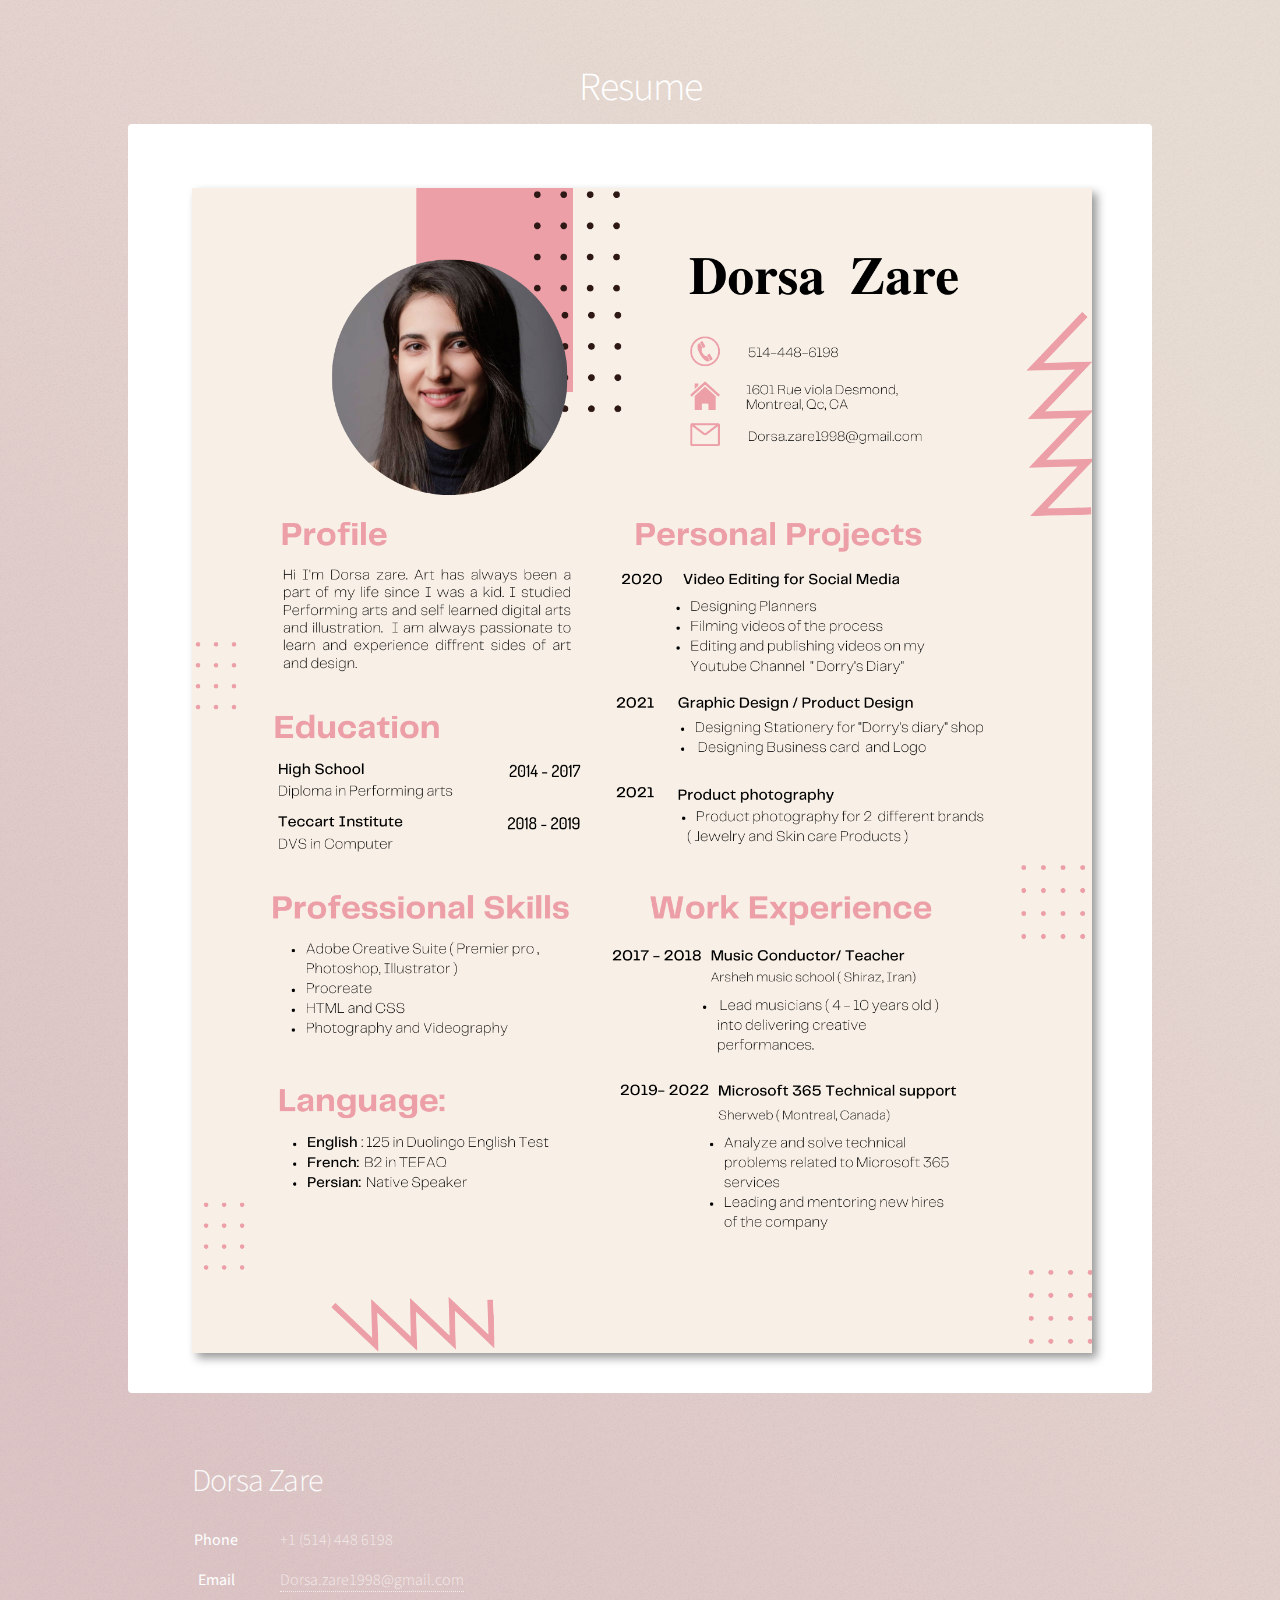
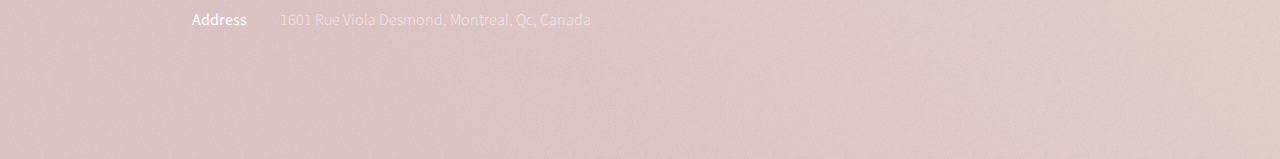
==== commit e01157ac: "Update Resume.html" ====
--- a/Resume.html
+++ b/Resume.html
@@ -51,10 +51,7 @@
 								
 								</style>
 							</dl>
-							<ul class="icons">
-								<li><a href="#" class="icon brands fa-github alt"><span class="label">GitHub</span></a></li>
-								<li><a href="#" class="icon brands fa-dribbble alt"><span class="label">Dribbble</span></a></li>
-							</ul>
+							
 						</section>
 						
 					</footer>
@@ -71,4 +68,4 @@
 			<script src="assets/js/main.js"></script>
 
 	</body>
-</html>+</html>
